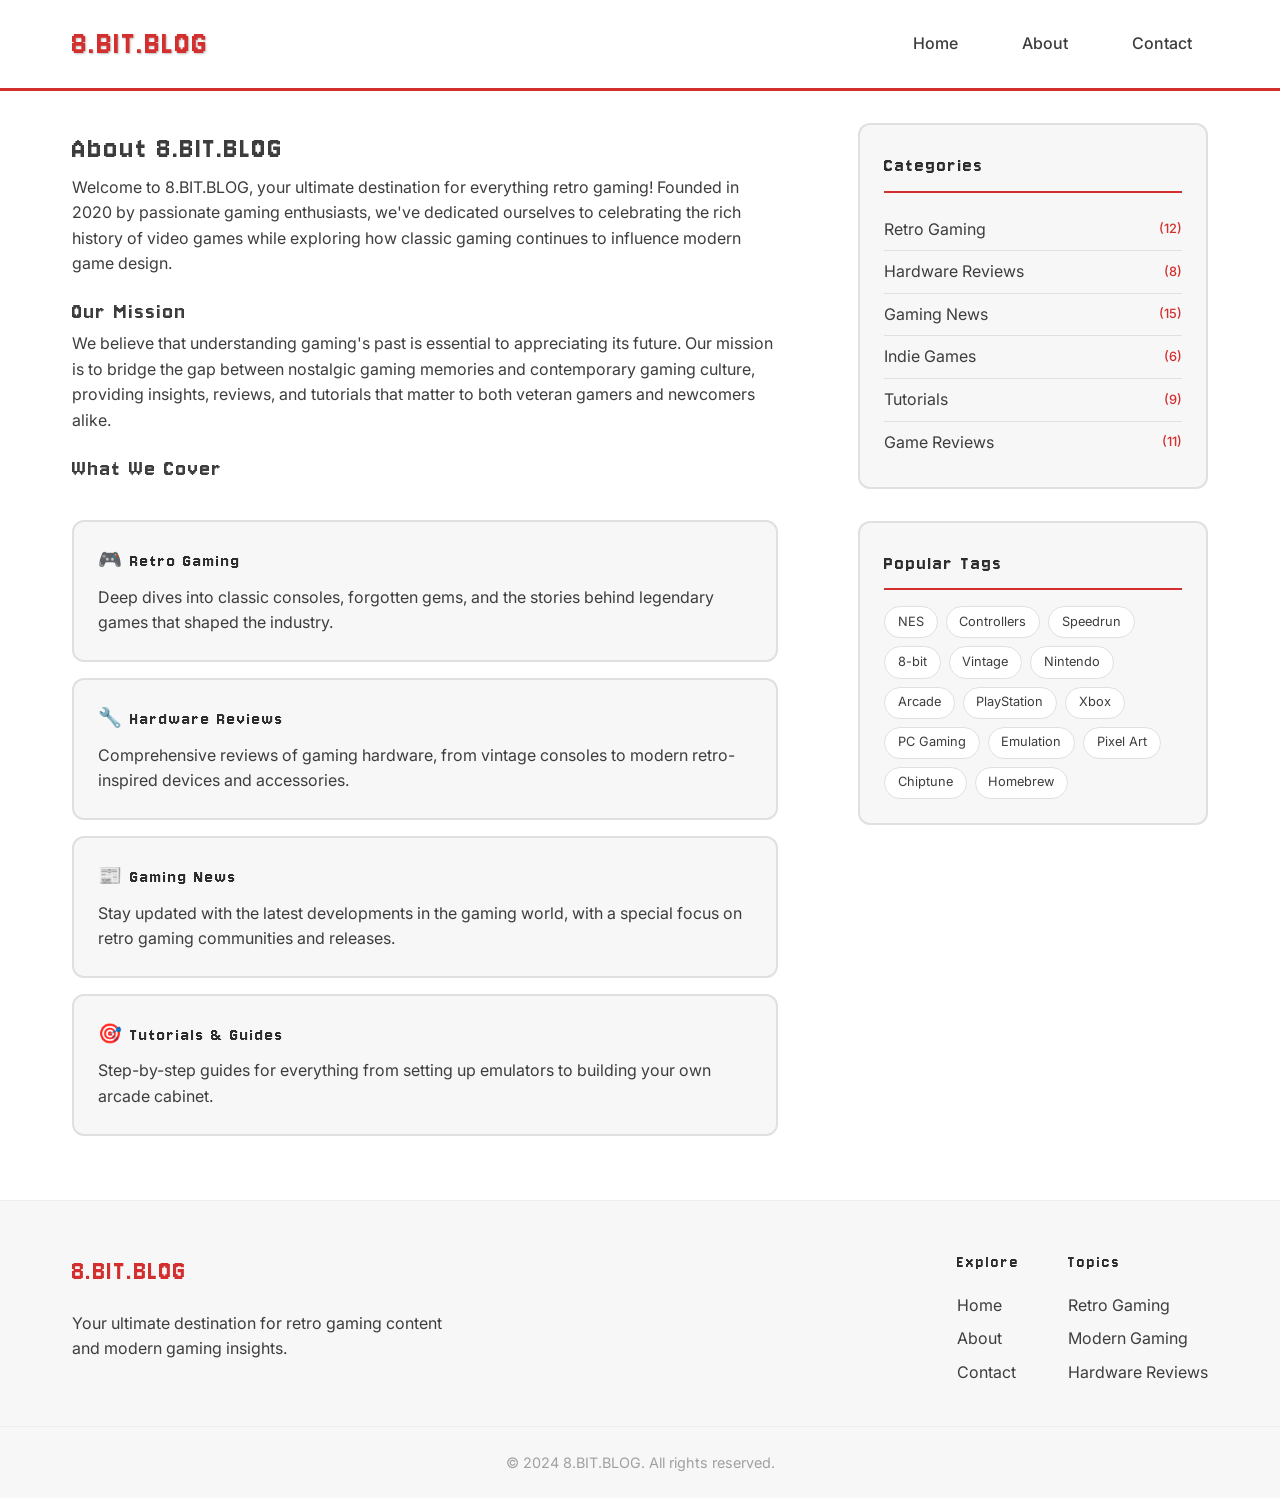
==== about.html @ 15a32175 "agregué script.js con interacciones y validación de formulario" ====
<html lang="en">
  <head>
    <meta charset="UTF-8" />
    <meta name="viewport" content="width=device-width, initial-scale=1.0" />
    <title>About - 8.BIT.BLOG</title>
    <link rel="stylesheet" href="assets/styles.css" />
  </head>
  <body>
    <nav class="navbar">
      <div class="nav-container">
        <a href="index.html" class="nav-logo">8.BIT.BLOG</a>
        <ul class="nav-links">
          <li><a href="index.html">Home</a></li>
          <li><a href="about.html">About</a></li>
          <li><a href="contact.html">Contact</a></li>
        </ul>
      </div>
    </nav>

    <div class="content">
      <div class="main-layout">
        <!-- Left Column - About Content -->
        <div class="blog-section">
          <h1>About 8.BIT.BLOG</h1>
          <p>
            Welcome to 8.BIT.BLOG, your ultimate destination for everything
            retro gaming! Founded in 2020 by passionate gaming enthusiasts,
            we've dedicated ourselves to celebrating the rich history of video
            games while exploring how classic gaming continues to influence
            modern game design.
          </p>

          <h2>Our Mission</h2>
          <p>
            We believe that understanding gaming's past is essential to
            appreciating its future. Our mission is to bridge the gap between
            nostalgic gaming memories and contemporary gaming culture, providing
            insights, reviews, and tutorials that matter to both veteran gamers
            and newcomers alike.
          </p>

          <h2>What We Cover</h2>
          <div class="about-topics">
            <div class="topic-item">
              <h3>🎮 Retro Gaming</h3>
              <p>
                Deep dives into classic consoles, forgotten gems, and the
                stories behind legendary games that shaped the industry.
              </p>
            </div>

            <div class="topic-item">
              <h3>🔧 Hardware Reviews</h3>
              <p>
                Comprehensive reviews of gaming hardware, from vintage consoles
                to modern retro-inspired devices and accessories.
              </p>
            </div>

            <div class="topic-item">
              <h3>📰 Gaming News</h3>
              <p>
                Stay updated with the latest developments in the gaming world,
                with a special focus on retro gaming communities and releases.
              </p>
            </div>

            <div class="topic-item">
              <h3>🎯 Tutorials & Guides</h3>
              <p>
                Step-by-step guides for everything from setting up emulators to
                building your own arcade cabinet.
              </p>
            </div>
          </div>
        </div>

        <!-- Right Column - Sidebar -->
        <div class="sidebar-section">
          <!-- Categories -->
          <div class="sidebar-widget">
            <h3>Categories</h3>
            <ul class="category-list">
              <li>
                <a href="#" class="category-item"
                  >Retro Gaming <span class="count">(12)</span></a
                >
              </li>
              <li>
                <a href="#" class="category-item"
                  >Hardware Reviews <span class="count">(8)</span></a
                >
              </li>
              <li>
                <a href="#" class="category-item"
                  >Gaming News <span class="count">(15)</span></a
                >
              </li>
              <li>
                <a href="#" class="category-item"
                  >Indie Games <span class="count">(6)</span></a
                >
              </li>
              <li>
                <a href="#" class="category-item"
                  >Tutorials <span class="count">(9)</span></a
                >
              </li>
              <li>
                <a href="#" class="category-item"
                  >Game Reviews <span class="count">(11)</span></a
                >
              </li>
            </ul>
          </div>

          <!-- Tags -->
          <div class="sidebar-widget">
            <h3>Popular Tags</h3>
            <div class="tag-cloud">
              <a href="#" class="tag">NES</a>
              <a href="#" class="tag">Controllers</a>
              <a href="#" class="tag">Speedrun</a>
              <a href="#" class="tag">8-bit</a>
              <a href="#" class="tag">Vintage</a>
              <a href="#" class="tag">Nintendo</a>
              <a href="#" class="tag">Arcade</a>
              <a href="#" class="tag">PlayStation</a>
              <a href="#" class="tag">Xbox</a>
              <a href="#" class="tag">PC Gaming</a>
              <a href="#" class="tag">Emulation</a>
              <a href="#" class="tag">Pixel Art</a>
              <a href="#" class="tag">Chiptune</a>
              <a href="#" class="tag">Homebrew</a>
            </div>
          </div>
        </div>
      </div>
    </div>

    <footer class="footer">
      <div class="footer-container">
        <div class="footer-brand">
          <h3>8.BIT.BLOG</h3>
          <p>
            Your ultimate destination for retro gaming content and modern gaming
            insights.
          </p>
        </div>

        <div class="footer-links">
          <div class="footer-section">
            <h4>Explore</h4>
            <ul>
              <li><a href="index.html">Home</a></li>
              <li><a href="about.html">About</a></li>
              <li><a href="contact.html">Contact</a></li>
            </ul>
          </div>

          <div class="footer-section">
            <h4>Topics</h4>
            <ul>
              <li><a href="#">Retro Gaming</a></li>
              <li><a href="#">Modern Gaming</a></li>
              <li><a href="#">Hardware Reviews</a></li>
            </ul>
          </div>
        </div>
      </div>

      <div class="footer-bottom">
        <p>&copy; 2024 8.BIT.BLOG. All rights reserved.</p>
      </div>
    </footer>
  </body>
</html>
---- assets/styles.css ----
/* Import fonts from Google Fonts */
@import url("https://fonts.googleapis.com/css2?family=Jersey+10&family=Inter:wght@300;400;500;600&display=swap");

/* Retro Gaming Color Scheme - Inspired by classic NES gamepad */
:root {
  --retro-dark: #2d2d2d;
  --retro-grey: #3d3d3d;
  --retro-light: #f7f7f7;
  --retro-red: #d32f2f;
  --retro-white: #ffffff;
  --retro-shadow: rgba(42, 42, 42, 0.3);
  --retro-letter-spacing: 2px;
}

/* Global styles */
* {
  margin: 0;
  padding: 0;
  box-sizing: border-box;
}
body {
  font-family: "Inter", sans-serif;
  background: var(--retro-white);
  min-height: 100vh;
  color: var(--retro-grey);
  line-height: 1.6;
}
/* Headings */
h1,
h2,
h3,
h4,
h5,
h6 {
  font-weight: normal;
  font-family: "Jersey 10", cursive;
  letter-spacing: var(--retro-letter-spacing);
}

/* Navbar styling */
.navbar {
  background: var(--retro-white);
  border-bottom: 3px solid var(--retro-red);
}

.nav-container {
  max-width: 1200px;
  margin: 0 auto;
  display: flex;
  justify-content: space-between;
  align-items: center;
  padding: 1rem 2rem;
}

.nav-logo {
  font-size: 2.2rem;
  color: var(--retro-red);
  text-decoration: none;
  text-shadow: 1px 1px 2px var(--retro-shadow);
  font-weight: normal;
  font-family: "Jersey 10", cursive;
  letter-spacing: var(--retro-letter-spacing);
}

.nav-links {
  display: flex;
  list-style: none;
  gap: 2rem;
}

.nav-links a {
  color: var(--retro-grey);
  text-decoration: none;
  font-family: "Inter", sans-serif;
  font-weight: 500;
  padding: 0.5rem 1rem;
  transition: all 0.1s ease;
}

.nav-links a:hover {
  color: var(--retro-red);
}

/* Main title styling */
.main-title {
  text-align: center;
  padding: 3rem 2rem;
  background: rgba(255, 255, 255, 0.1);
  margin: 2rem auto;
  max-width: 800px;
  border-radius: 12px;
  border: 3px solid var(--retro-dark);
  box-shadow: 0 8px 16px var(--retro-shadow);
}

.main-title h1 {
  font-size: 3.5rem;
  color: var(--retro-white);
  text-shadow: 3px 3px 0px var(--retro-red);
  margin-bottom: 1rem;
  font-family: "Jersey 10", cursive;
  letter-spacing: 2px;
}

.main-title .subtitle {
  font-size: 1.2rem;
  color: var(--retro-light);
  font-weight: 500;
  text-transform: uppercase;
  letter-spacing: 1px;
}

/* Content area styling */
.content {
  max-width: 1200px;
  margin: 0 auto;
  padding: 2rem;
}

.content p {
  font-family: "Inter", sans-serif;
  font-weight: 400;
  margin-bottom: 1rem;
}

/* Main Layout - Two Column */
.main-layout {
  display: grid;
  grid-template-columns: 1fr 350px;
  gap: 5rem;
  align-items: start;
}

.blog-section {
  min-width: 0; /* Prevents grid overflow */
}

/* Sidebar Section */
.sidebar-section {
  display: flex;
  flex-direction: column;
  gap: 2rem;
}

.sidebar-widget {
  background: var(--retro-light);
  border: 2px solid #e0e0e0;
  border-radius: 12px;
  padding: 1.5rem;
}

.sidebar-widget h3 {
  color: var(--retro-dark);
  margin-bottom: 1rem;
  font-size: 1.3rem;
  border-bottom: 2px solid var(--retro-red);
  padding-bottom: 0.5rem;
}

/* Categories */
.category-list {
  list-style: none;
  padding: 0;
  margin: 0;
}

.category-list li {
  border-bottom: 1px solid #e0e0e0;
  padding: 0.5rem 0;
}

.category-list li:last-child {
  border-bottom: none;
}

.category-item {
  font-family: 'Inter', sans-serif;
  color: var(--retro-grey);
  text-decoration: none;
  display: flex;
  justify-content: space-between;
  align-items: center;
  transition: color 0.2s ease;
}

.category-item:hover {
  color: var(--retro-red);
}

.count {
  font-size: 0.8rem;
  color: var(--retro-red);
  font-weight: 500;
}

/* Tag Cloud */
.tag-cloud {
  display: flex;
  flex-wrap: wrap;
  gap: 0.5rem;
}

.tag {
  font-family: 'Inter', sans-serif;
  background: var(--retro-white);
  color: var(--retro-grey);
  padding: 0.3rem 0.8rem;
  border-radius: 20px;
  text-decoration: none;
  font-size: 0.8rem;
  border: 1px solid #e0e0e0;
  transition: all 0.2s ease;
}

.tag:hover {
  background: var(--retro-red);
  color: var(--retro-white);
  border-color: var(--retro-red);
}


/* About Page Specific Styles */
.about-topics {
  margin: 2rem 0;
}

.topic-item {
  background: var(--retro-light);
  border: 2px solid #e0e0e0;
  border-radius: 12px;
  padding: 1.5rem;
  margin-bottom: 1rem;
  transition: all 0.3s ease;
}

.topic-item:hover {
  border-color: var(--retro-red);
  transform: translateY(-2px);
  box-shadow: 0 4px 12px rgba(0, 0, 0, 0.1);
}

.topic-item h3 {
  color: var(--retro-dark);
  margin-bottom: 0.5rem;
  font-size: 1.2rem;
}

.topic-item p {
  font-family: 'Inter', sans-serif;
  color: var(--retro-grey);
  line-height: 1.6;
  margin: 0;
}

/* Contact Form Styles */
.contact-form-section {
  margin: 2rem 0;
  background: var(--retro-light);
  border: 2px solid #e0e0e0;
  border-radius: 12px;
  padding: 2rem;
}

.contact-form-section h2 {
  margin-bottom: 1.5rem;
  color: var(--retro-dark);
}

.contact-form {
  display: flex;
  flex-direction: column;
  gap: 1.5rem;
}

.form-row {
  display: grid;
  grid-template-columns: 1fr 1fr;
  gap: 1rem;
}

.form-group {
  display: flex;
  flex-direction: column;
}

.form-group label {
  font-family: 'Inter', sans-serif;
  color: var(--retro-dark);
  font-weight: 500;
  margin-bottom: 0.5rem;
  font-size: 0.9rem;
}

.form-group input,
.form-group select,
.form-group textarea {
  font-family: 'Inter', sans-serif;
  padding: 0.8rem;
  border: 2px solid #e0e0e0;
  border-radius: 6px;
  font-size: 0.9rem;
  transition: border-color 0.2s ease;
  background: var(--retro-white);
}

.form-group input:focus,
.form-group select:focus,
.form-group textarea:focus {
  outline: none;
  border-color: var(--retro-red);
}

.form-group textarea {
  resize: vertical;
  min-height: 120px;
}

.checkbox-group {
  flex-direction: row;
  align-items: center;
  gap: 0.5rem;
}

.checkbox-label {
  display: flex;
  align-items: center;
  gap: 0.5rem;
  cursor: pointer;
  font-size: 0.9rem;
}

.checkbox-label input[type="checkbox"] {
  width: 18px;
  height: 18px;
  margin: 0;
}

.contact-submit-btn {
  background: var(--retro-red);
  color: var(--retro-white);
  padding: 1rem 2rem;
  border: none;
  border-radius: 6px;
  font-family: 'Inter', sans-serif;
  font-weight: 600;
  font-size: 1rem;
  cursor: pointer;
  transition: all 0.2s ease;
  align-self: flex-start;
  box-shadow: 0 4px 0 #b71c1c;
}

.contact-submit-btn:hover {
  transform: translateY(-2px);
  box-shadow: 0 6px 0 #b71c1c;
}

.contact-submit-btn:active {
  transform: translateY(2px);
  box-shadow: 0 2px 0 #b71c1c;
}

.contact-link {
  color: var(--retro-red);
  text-decoration: none;
  font-weight: 500;
  font-family: 'Inter', sans-serif;
  font-size: 0.9rem;
  margin-top: 0.5rem;
  display: inline-block;
}

.contact-link:hover {
  text-decoration: underline;
}

/* NES Gamepad Card Styling */
.gamepad-card {
  display: flex;
  align-items: center;
  background: var(--retro-light);
  border: 2px solid var(--retro-grey);
  border-radius: 16px;
  padding: 2rem;
  margin: 2rem 0;
  gap: 2rem;
  max-width: 800px;
}

/* Left side - D-Pad */
.card-left {
  flex: 0 0 80px;
  display: flex;
  justify-content: center;
  align-items: center;
}

.dpad {
  position: relative;
  width: 60px;
  height: 60px;
}

.dpad-horizontal,
.dpad-vertical {
  background: var(--retro-grey);
  position: absolute;
  border-radius: 4px;
}

.dpad-horizontal {
  width: 60px;
  height: 20px;
  top: 50%;
  left: 0;
  transform: translateY(-50%);
}

.dpad-vertical {
  width: 20px;
  height: 60px;
  left: 50%;
  top: 0;
  transform: translateX(-50%);
}

/* Center content */
.card-content {
  flex: 1;
  padding: 0 1rem;
}

.card-content h3 {
  color: var(--retro-dark);
  margin-bottom: 0.5rem;
  font-size: 1.4rem;
}

.card-content p {
  color: var(--retro-grey);
  margin: 0;
  line-height: 1.5;
}

/* Right side - Action buttons */
.card-right {
  flex: 0 0 80px;
  display: flex;
  justify-content: center;
  align-items: center;
}

.action-buttons {
  display: flex;
  flex-direction: column;
  gap: 0.8rem;
}

.action-btn {
  width: 50px;
  height: 50px;
  border-radius: 50%;
  border: 3px solid var(--retro-red);
  background: var(--retro-red);
  color: var(--retro-white);
  font-family: "Inter", sans-serif;
  font-weight: 600;
  cursor: pointer;
  transition: all 0.2s ease;
  display: flex;
  align-items: center;
  justify-content: center;
  box-shadow: 0 5px 0 #b71c1c;
}

.action-btn:active {
  transform: translateY(3px);
  box-shadow: 0 2px 0 #b71c1c;
}

.action-btn .arrow {
  font-size: 1.2rem;
  font-weight: bold;
}

.action-btn .initials {
  font-size: 0.9rem;
  font-weight: 600;
}

/* Author button styling */
.author-btn {
  background: var(--retro-white);
  color: var(--retro-red);
  border: 3px solid var(--retro-red);
  box-shadow: 0 5px 0 #b71c1c;
}

.author-btn:hover {
  background: var(--retro-red);
  color: var(--retro-white);
}

/* Gaming Hints Section */
.hints-section {
  background: var(--retro-light);
  border-top: 1px solid #eee;
  border-bottom: 1px solid #eee;
  margin-top: 4rem;
  padding: 4rem 0;
}

.hints-container {
  max-width: 1200px;
  margin: 0 auto;
  padding: 0 2rem;
  text-align: center;
}

.hints-section h2 {
  color: var(--retro-dark);
  font-size: 2.5rem;
  margin-bottom: 1rem;
}

.hints-subtitle {
  font-family: "Inter", sans-serif;
  color: var(--retro-grey);
  font-size: 1.1rem;
  margin-bottom: 3rem;
  max-width: 600px;
  margin-left: auto;
  margin-right: auto;
}

.hints-grid {
  display: grid;
  grid-template-columns: repeat(auto-fit, minmax(250px, 1fr));
  gap: 2rem;
  margin-top: 3rem;
}

.hint-card {
  background: var(--retro-white);
  border: 2px solid #e0e0e0;
  border-radius: 12px;
  padding: 2rem 1.5rem;
  text-align: center;
  transition: all 0.3s ease;
  cursor: pointer;
}

.hint-card:hover {
  border-color: var(--retro-red);
  transform: translateY(-4px);
  box-shadow: 0 8px 24px rgba(0, 0, 0, 0.1);
}

.hint-icon {
  font-size: 2.5rem;
  margin-bottom: 1rem;
  display: block;
}

.hint-card h3 {
  color: var(--retro-dark);
  margin-bottom: 1rem;
  font-size: 1.3rem;
}

.hint-card p {
  font-family: "Inter", sans-serif;
  color: var(--retro-grey);
  line-height: 1.6;
  margin: 0;
}

/* Events Section */
.events-section {
  background: var(--retro-white);
  padding: 4rem 0;
}

.events-container {
  max-width: 1200px;
  margin: 0 auto;
  padding: 0 2rem;
  text-align: center;
}

.events-section h2 {
  color: var(--retro-dark);
  font-size: 2.5rem;
  margin-bottom: 1rem;
}

.events-subtitle {
  font-family: 'Inter', sans-serif;
  color: var(--retro-grey);
  font-size: 1.1rem;
  margin-bottom: 3rem;
  max-width: 600px;
  margin-left: auto;
  margin-right: auto;
}

.events-timeline {
  display: flex;
  flex-direction: column;
  gap: 2rem;
  max-width: 700px;
  margin: 0 auto;
  text-align: left;
}

.event-item {
  display: flex;
  gap: 1.5rem;
  align-items: flex-start;
  padding: 1.5rem;
  background: var(--retro-light);
  border-radius: 12px;
  border: 2px solid #e0e0e0;
  transition: all 0.3s ease;
}

.event-item:hover {
  border-color: var(--retro-red);
  transform: translateY(-2px);
  box-shadow: 0 8px 24px rgba(0, 0, 0, 0.1);
}

.event-date {
  flex: 0 0 80px;
  text-align: center;
  background: var(--retro-red);
  color: var(--retro-white);
  border-radius: 8px;
  padding: 1rem 0.5rem;
  display: flex;
  flex-direction: column;
  justify-content: center;
}

.event-date .month {
  font-family: 'Inter', sans-serif;
  font-size: 0.8rem;
  font-weight: 600;
  text-transform: uppercase;
  letter-spacing: 1px;
}

.event-date .day {
  font-family: 'Jersey 10', cursive;
  font-size: 1.8rem;
  font-weight: normal;
  line-height: 1;
}

.event-content {
  flex: 1;
}

.event-content h3 {
  color: var(--retro-dark);
  margin-bottom: 0.5rem;
  font-size: 1.3rem;
}

.event-content p {
  font-family: 'Inter', sans-serif;
  color: var(--retro-grey);
  line-height: 1.6;
  margin-bottom: 0.5rem;
}

.event-location {
  font-family: 'Inter', sans-serif;
  color: var(--retro-red);
  font-size: 0.9rem;
  font-weight: 500;
}

/* Footer Styling */
.footer {
  border-top: 1px solid #eee;
  background: var(--retro-light);
  color: var(--retro-dark);
  margin-top: 0;
}

.footer-container {
  max-width: 1200px;
  margin: 0 auto;
  padding: 3rem 2rem 2rem;
  display: grid;
  grid-template-columns: 1fr 1fr;
  gap: 3rem;
  align-items: start;
}

.footer-brand h3 {
  color: var(--retro-red);
  margin-bottom: 1rem;
  font-size: 1.8rem;
}

.footer-brand p {
  font-family: "Inter", sans-serif;
  color: var(--retro-grey);
  line-height: 1.6;
  max-width: 400px;
}

.footer-links {
  display: flex;
  gap: 3rem;
  justify-content: flex-end;
}

.footer-section h4 {
  color: var(--retro-dark);
  margin-bottom: 1rem;
  font-size: 1.1rem;
}

.footer-section ul {
  list-style: none;
  padding: 0;
}

.footer-section li {
  margin-bottom: 0.5rem;
}

.footer-section a {
  color: var(--retro-grey);
  text-decoration: none;
  font-family: "Inter", sans-serif;
  font-weight: 400;
  transition: color 0.2s ease;
}

.footer-section a:hover {
  color: var(--retro-red);
}

.footer-bottom {
  border-top: 1px solid #eee;
  padding: 1.5rem 2rem;
  text-align: center;
}

.footer-bottom p {
  font-family: "Inter", sans-serif;
  color: #a0a0a0;
  margin: 0;
  font-size: 0.9rem;
}

/* Responsive design */
@media (max-width: 768px) {
  .nav-container {
    flex-direction: column;
    gap: 1rem;
  }

  .nav-links {
    gap: 1rem;
  }

  .main-title h1 {
    font-size: 2.5rem;
  }

  .navbar {
    padding: 1rem;
  }

  /* Responsive main layout */
  .main-layout {
    grid-template-columns: 1fr;
    gap: 2rem;
  }

  .sidebar-section {
    order: -1; /* Move sidebar above blog content on mobile */
  }

  .sidebar-widget {
    padding: 1rem;
  }

  .tag-cloud {
    gap: 0.3rem;
  }

  .tag {
    font-size: 0.75rem;
    padding: 0.25rem 0.6rem;
  }

  /* Responsive contact form */
  .contact-form-section {
    padding: 1.5rem;
  }

  .form-row {
    grid-template-columns: 1fr;
    gap: 0;
  }

  /* Responsive gamepad card */
  .gamepad-card {
    flex-direction: column;
    text-align: center;
    padding: 1.5rem;
    gap: 1.5rem;
  }

  .card-left,
  .card-right {
    flex: none;
  }

  .action-buttons {
    flex-direction: row;
    justify-content: center;
    gap: 1rem;
  }

  .dpad {
    width: 50px;
    height: 50px;
  }

  .dpad-horizontal {
    width: 50px;
    height: 16px;
  }

  .dpad-vertical {
    width: 16px;
    height: 50px;
  }

  /* Responsive hints section */
  .hints-section {
    padding: 3rem 0;
  }

  .hints-container {
    padding: 0 1rem;
  }

  .hints-section h2 {
    font-size: 2rem;
  }

  .hints-grid {
    grid-template-columns: 1fr;
    gap: 1.5rem;
  }

  .hint-card {
    padding: 1.5rem;
  }

  /* Responsive events section */
  .events-section {
    padding: 3rem 0;
  }

  .events-container {
    padding: 0 1rem;
  }

  .events-section h2 {
    font-size: 2rem;
  }

  .events-timeline {
    max-width: 100%;
  }

  .event-item {
    padding: 1.2rem;
    gap: 1rem;
  }

  .event-date {
    flex: 0 0 70px;
    padding: 0.8rem 0.5rem;
  }

  .event-date .day {
    font-size: 1.5rem;
  }

  /* Responsive footer */
  .footer-container {
    grid-template-columns: 1fr;
    gap: 2rem;
    padding: 2rem 1rem 1.5rem;
  }

  .footer-links {
    justify-content: flex-start;
    gap: 2rem;
  }

  .footer-bottom {
    padding: 1rem;
  }
}
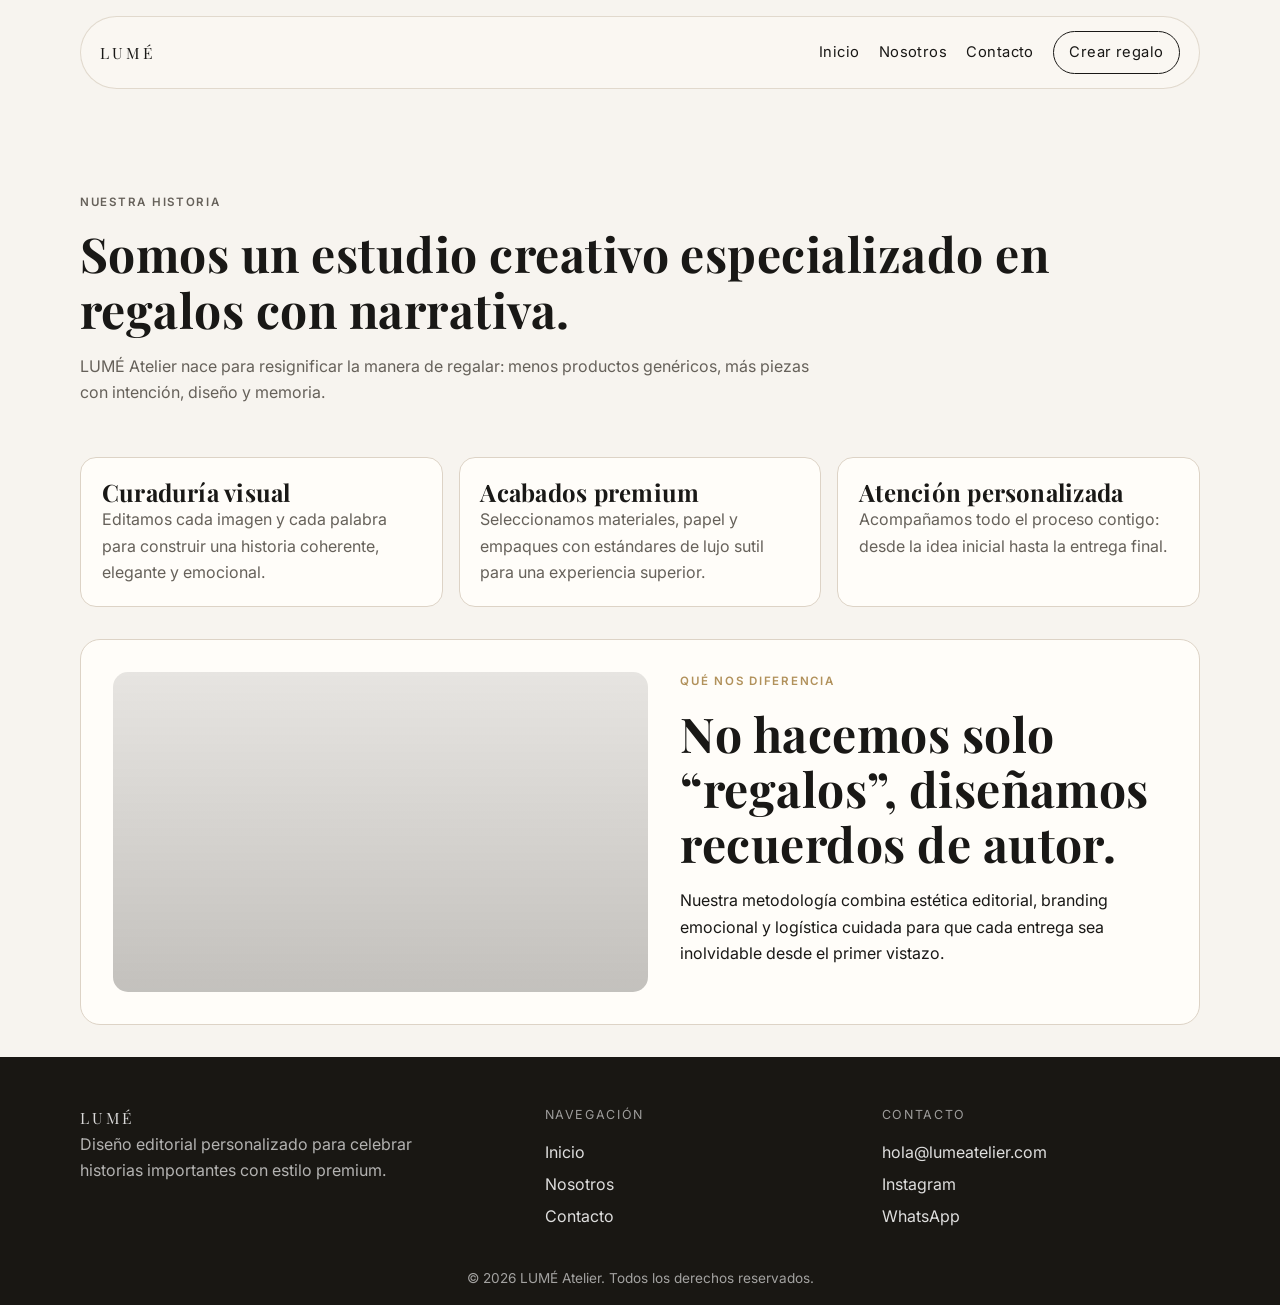
==== commit c6be4318: "Redesign site into premium multi-page LUMÉ experience" ====
--- a/about.html
+++ b/about.html
@@ -1,177 +1,103 @@
-<html lang="en">
+<!DOCTYPE html>
+<html lang="es">
   <head>
     <meta charset="UTF-8" />
     <meta name="viewport" content="width=device-width, initial-scale=1.0" />
-    <title>About - 8.BIT.BLOG</title>
+    <title>Nosotros | LUMÉ Atelier</title>
+    <meta
+      name="description"
+      content="Conoce la visión detrás de LUMÉ Atelier: diseño editorial, sensibilidad estética y regalos premium personalizados."
+    />
+    <link rel="preconnect" href="https://fonts.googleapis.com" />
+    <link rel="preconnect" href="https://fonts.gstatic.com" crossorigin />
+    <link
+      href="https://fonts.googleapis.com/css2?family=Inter:wght@400;500;600;700&family=Playfair+Display:wght@500;600;700&display=swap"
+      rel="stylesheet"
+    />
     <link rel="stylesheet" href="assets/styles.css" />
   </head>
   <body>
-    <nav class="navbar">
-      <div class="nav-container">
-        <a href="index.html" class="nav-logo">8.BIT.BLOG</a>
-        <ul class="nav-links">
-          <li><a href="index.html">Home</a></li>
-          <li><a href="about.html">About</a></li>
-          <li><a href="contact.html">Contact</a></li>
-        </ul>
+    <nav class="topbar topbar--page" aria-label="Principal">
+      <a class="brand" href="index.html">LUMÉ</a>
+      <button class="nav-toggle" aria-expanded="false" aria-controls="site-menu">Menú</button>
+      <div class="nav-links" id="site-menu">
+        <a href="index.html">Inicio</a>
+        <a href="about.html" aria-current="page">Nosotros</a>
+        <a href="contact.html">Contacto</a>
+        <a class="button-link" href="contact.html">Crear regalo</a>
       </div>
     </nav>
 
-    <div class="content">
-      <div class="main-layout">
-        <!-- Left Column - About Content -->
-        <div class="blog-section">
-          <h1>About 8.BIT.BLOG</h1>
+    <main class="page-main container">
+      <section class="page-intro reveal">
+        <p class="eyebrow">Nuestra historia</p>
+        <h1>Somos un estudio creativo especializado en regalos con narrativa.</h1>
+        <p>
+          LUMÉ Atelier nace para resignificar la manera de regalar: menos productos genéricos, más
+          piezas con intención, diseño y memoria.
+        </p>
+      </section>
+
+      <section class="about-values reveal">
+        <article>
+          <h2>Curaduría visual</h2>
           <p>
-            Welcome to 8.BIT.BLOG, your ultimate destination for everything
-            retro gaming! Founded in 2020 by passionate gaming enthusiasts,
-            we've dedicated ourselves to celebrating the rich history of video
-            games while exploring how classic gaming continues to influence
-            modern game design.
+            Editamos cada imagen y cada palabra para construir una historia coherente, elegante y
+            emocional.
           </p>
+        </article>
+        <article>
+          <h2>Acabados premium</h2>
+          <p>
+            Seleccionamos materiales, papel y empaques con estándares de lujo sutil para una
+            experiencia superior.
+          </p>
+        </article>
+        <article>
+          <h2>Atención personalizada</h2>
+          <p>
+            Acompañamos todo el proceso contigo: desde la idea inicial hasta la entrega final.
+          </p>
+        </article>
+      </section>
 
-          <h2>Our Mission</h2>
+      <section class="split-section split-section--reverse reveal">
+        <div class="split-copy">
+          <p class="eyebrow">Qué nos diferencia</p>
+          <h2>No hacemos solo “regalos”, diseñamos recuerdos de autor.</h2>
           <p>
-            We believe that understanding gaming's past is essential to
-            appreciating its future. Our mission is to bridge the gap between
-            nostalgic gaming memories and contemporary gaming culture, providing
-            insights, reviews, and tutorials that matter to both veteran gamers
-            and newcomers alike.
+            Nuestra metodología combina estética editorial, branding emocional y logística cuidada
+            para que cada entrega sea inolvidable desde el primer vistazo.
           </p>
+        </div>
+        <div class="split-image" role="img" aria-label="Detalle de revista personalizada"></div>
+      </section>
+    </main>
 
-          <h2>What We Cover</h2>
-          <div class="about-topics">
-            <div class="topic-item">
-              <h3>🎮 Retro Gaming</h3>
-              <p>
-                Deep dives into classic consoles, forgotten gems, and the
-                stories behind legendary games that shaped the industry.
-              </p>
-            </div>
-
-            <div class="topic-item">
-              <h3>🔧 Hardware Reviews</h3>
-              <p>
-                Comprehensive reviews of gaming hardware, from vintage consoles
-                to modern retro-inspired devices and accessories.
-              </p>
-            </div>
-
-            <div class="topic-item">
-              <h3>📰 Gaming News</h3>
-              <p>
-                Stay updated with the latest developments in the gaming world,
-                with a special focus on retro gaming communities and releases.
-              </p>
-            </div>
-
-            <div class="topic-item">
-              <h3>🎯 Tutorials & Guides</h3>
-              <p>
-                Step-by-step guides for everything from setting up emulators to
-                building your own arcade cabinet.
-              </p>
-            </div>
-          </div>
+    <footer class="footer">
+      <div class="container footer-grid">
+        <div>
+          <p class="brand">LUMÉ</p>
+          <p class="footer-copy">
+            Diseño editorial personalizado para celebrar historias importantes con estilo premium.
+          </p>
         </div>
-
-        <!-- Right Column - Sidebar -->
-        <div class="sidebar-section">
-          <!-- Categories -->
-          <div class="sidebar-widget">
-            <h3>Categories</h3>
-            <ul class="category-list">
-              <li>
-                <a href="#" class="category-item"
-                  >Retro Gaming <span class="count">(12)</span></a
-                >
-              </li>
-              <li>
-                <a href="#" class="category-item"
-                  >Hardware Reviews <span class="count">(8)</span></a
-                >
-              </li>
-              <li>
-                <a href="#" class="category-item"
-                  >Gaming News <span class="count">(15)</span></a
-                >
-              </li>
-              <li>
-                <a href="#" class="category-item"
-                  >Indie Games <span class="count">(6)</span></a
-                >
-              </li>
-              <li>
-                <a href="#" class="category-item"
-                  >Tutorials <span class="count">(9)</span></a
-                >
-              </li>
-              <li>
-                <a href="#" class="category-item"
-                  >Game Reviews <span class="count">(11)</span></a
-                >
-              </li>
-            </ul>
-          </div>
-
-          <!-- Tags -->
-          <div class="sidebar-widget">
-            <h3>Popular Tags</h3>
-            <div class="tag-cloud">
-              <a href="#" class="tag">NES</a>
-              <a href="#" class="tag">Controllers</a>
-              <a href="#" class="tag">Speedrun</a>
-              <a href="#" class="tag">8-bit</a>
-              <a href="#" class="tag">Vintage</a>
-              <a href="#" class="tag">Nintendo</a>
-              <a href="#" class="tag">Arcade</a>
-              <a href="#" class="tag">PlayStation</a>
-              <a href="#" class="tag">Xbox</a>
-              <a href="#" class="tag">PC Gaming</a>
-              <a href="#" class="tag">Emulation</a>
-              <a href="#" class="tag">Pixel Art</a>
-              <a href="#" class="tag">Chiptune</a>
-              <a href="#" class="tag">Homebrew</a>
-            </div>
-          </div>
+        <div>
+          <p class="footer-title">Navegación</p>
+          <a href="index.html">Inicio</a>
+          <a href="about.html">Nosotros</a>
+          <a href="contact.html">Contacto</a>
+        </div>
+        <div>
+          <p class="footer-title">Contacto</p>
+          <a href="mailto:hola@lumeatelier.com">hola@lumeatelier.com</a>
+          <a href="https://instagram.com" target="_blank" rel="noopener noreferrer">Instagram</a>
+          <a href="https://wa.me/0000000000" target="_blank" rel="noopener noreferrer">WhatsApp</a>
         </div>
       </div>
-    </div>
+      <p class="footer-bottom">© 2026 LUMÉ Atelier. Todos los derechos reservados.</p>
+    </footer>
 
-    <footer class="footer">
-      <div class="footer-container">
-        <div class="footer-brand">
-          <h3>8.BIT.BLOG</h3>
-          <p>
-            Your ultimate destination for retro gaming content and modern gaming
-            insights.
-          </p>
-        </div>
-
-        <div class="footer-links">
-          <div class="footer-section">
-            <h4>Explore</h4>
-            <ul>
-              <li><a href="index.html">Home</a></li>
-              <li><a href="about.html">About</a></li>
-              <li><a href="contact.html">Contact</a></li>
-            </ul>
-          </div>
-
-          <div class="footer-section">
-            <h4>Topics</h4>
-            <ul>
-              <li><a href="#">Retro Gaming</a></li>
-              <li><a href="#">Modern Gaming</a></li>
-              <li><a href="#">Hardware Reviews</a></li>
-            </ul>
-          </div>
-        </div>
-      </div>
-
-      <div class="footer-bottom">
-        <p>&copy; 2024 8.BIT.BLOG. All rights reserved.</p>
-      </div>
-    </footer>
+    <script src="assets/script.js"></script>
   </body>
 </html>
--- a/assets/styles.css
+++ b/assets/styles.css
@@ -1,915 +1,487 @@
-/* Import fonts from Google Fonts */
-@import url("https://fonts.googleapis.com/css2?family=Jersey+10&family=Inter:wght@300;400;500;600&display=swap");
-
-/* Retro Gaming Color Scheme - Inspired by classic NES gamepad */
 :root {
-  --retro-dark: #2d2d2d;
-  --retro-grey: #3d3d3d;
-  --retro-light: #f7f7f7;
-  --retro-red: #d32f2f;
-  --retro-white: #ffffff;
-  --retro-shadow: rgba(42, 42, 42, 0.3);
-  --retro-letter-spacing: 2px;
-}
-
-/* Global styles */
+  --bg: #f7f4ef;
+  --surface: #fffdf9;
+  --surface-strong: #f1ebe2;
+  --text: #191816;
+  --muted: #66615a;
+  --border: #ddd3c6;
+  --gold: #b1915b;
+  --gold-soft: #dac5a0;
+  --max-width: 1120px;
+  --radius: 20px;
+  --shadow: 0 24px 50px rgba(25, 24, 22, 0.08);
+}
+
 * {
+  box-sizing: border-box;
   margin: 0;
   padding: 0;
-  box-sizing: border-box;
-}
+}
+
+html {
+  scroll-behavior: smooth;
+}
+
 body {
   font-family: "Inter", sans-serif;
-  background: var(--retro-white);
-  min-height: 100vh;
-  color: var(--retro-grey);
-  line-height: 1.6;
-}
-/* Headings */
+  background: var(--bg);
+  color: var(--text);
+  line-height: 1.65;
+}
+
+a {
+  color: inherit;
+}
+
 h1,
 h2,
-h3,
-h4,
-h5,
-h6 {
-  font-weight: normal;
-  font-family: "Jersey 10", cursive;
-  letter-spacing: var(--retro-letter-spacing);
-}
-
-/* Navbar styling */
-.navbar {
-  background: var(--retro-white);
-  border-bottom: 3px solid var(--retro-red);
-}
-
-.nav-container {
-  max-width: 1200px;
-  margin: 0 auto;
+h3 {
+  font-family: "Playfair Display", serif;
+  line-height: 1.15;
+  letter-spacing: 0.01em;
+}
+
+.container {
+  width: min(var(--max-width), 92%);
+  margin-inline: auto;
+}
+
+.section {
+  padding: clamp(3.5rem, 6vw, 6rem) 0;
+}
+
+.hero {
+  min-height: 94vh;
+  padding-bottom: 2.5rem;
+  background:
+    linear-gradient(130deg, rgba(13, 12, 10, 0.5), rgba(13, 12, 10, 0.2)),
+    url("https://images.unsplash.com/photo-1480796927426-f609979314bd?auto=format&fit=crop&w=2000&q=80") center / cover;
+  color: #fff;
+}
+
+.topbar {
+  position: sticky;
+  top: 1rem;
+  z-index: 100;
+  width: min(var(--max-width), 92%);
+  margin: 1rem auto 0;
+  padding: 0.9rem 1.2rem;
+  border: 1px solid rgba(255, 255, 255, 0.15);
+  border-radius: 999px;
+  background: rgba(22, 20, 16, 0.45);
+  backdrop-filter: blur(14px);
   display: flex;
+  align-items: center;
   justify-content: space-between;
-  align-items: center;
-  padding: 1rem 2rem;
-}
-
-.nav-logo {
-  font-size: 2.2rem;
-  color: var(--retro-red);
-  text-decoration: none;
-  text-shadow: 1px 1px 2px var(--retro-shadow);
-  font-weight: normal;
-  font-family: "Jersey 10", cursive;
-  letter-spacing: var(--retro-letter-spacing);
+  transition: background 0.3s ease, border-color 0.3s ease, box-shadow 0.3s ease;
+}
+
+.topbar--page {
+  background: rgba(250, 247, 242, 0.95);
+  border-color: rgba(188, 173, 150, 0.4);
+  color: var(--text);
+}
+
+.topbar.scrolled {
+  background: rgba(250, 247, 242, 0.98);
+  border-color: rgba(188, 173, 150, 0.55);
+  box-shadow: 0 14px 30px rgba(25, 24, 22, 0.12);
+  color: var(--text);
+}
+
+.brand {
+  text-decoration: none;
+  font-family: "Playfair Display", serif;
+  letter-spacing: 0.18em;
+  font-size: 0.97rem;
 }
 
 .nav-links {
   display: flex;
+  align-items: center;
+  gap: 1.2rem;
+}
+
+.nav-links a {
+  text-decoration: none;
+  font-size: 0.92rem;
+  letter-spacing: 0.03em;
+}
+
+.button-link {
+  border: 1px solid currentcolor;
+  border-radius: 999px;
+  padding: 0.5rem 0.95rem;
+}
+
+.nav-toggle {
+  display: none;
+  border: 1px solid currentcolor;
+  color: inherit;
+  background: transparent;
+  border-radius: 999px;
+  padding: 0.35rem 0.8rem;
+}
+
+.hero-content {
+  margin-top: clamp(4rem, 9vw, 8.5rem);
+}
+
+.eyebrow {
+  text-transform: uppercase;
+  letter-spacing: 0.15em;
+  font-size: 0.72rem;
+  margin-bottom: 0.9rem;
+  color: var(--gold);
+  font-weight: 600;
+}
+
+.hero .eyebrow {
+  color: #dbc293;
+}
+
+.hero h1 {
+  max-width: 780px;
+  font-size: clamp(2.2rem, 6vw, 4.5rem);
+  margin-bottom: 1rem;
+}
+
+.hero-subtitle {
+  max-width: 610px;
+  color: rgba(255, 255, 255, 0.84);
+  font-size: clamp(1rem, 2vw, 1.2rem);
+}
+
+.hero-actions {
+  margin-top: 1.7rem;
+  display: flex;
+  align-items: center;
+  gap: 1rem;
+  flex-wrap: wrap;
+}
+
+.cta-button {
+  border: none;
+  cursor: pointer;
+  text-decoration: none;
+  background: linear-gradient(95deg, var(--gold), var(--gold-soft));
+  color: #fff;
+  border-radius: 999px;
+  padding: 0.82rem 1.5rem;
+  font-weight: 600;
+  box-shadow: 0 12px 28px rgba(177, 145, 91, 0.3);
+  transition: transform 0.25s ease, box-shadow 0.25s ease;
+}
+
+.cta-button:hover {
+  transform: translateY(-2px);
+  box-shadow: 0 16px 30px rgba(177, 145, 91, 0.4);
+}
+
+.text-link,
+.inline-link {
+  text-decoration: none;
+  color: var(--text);
+  border-bottom: 1px solid rgba(25, 24, 22, 0.25);
+  padding-bottom: 0.15rem;
+}
+
+.featured,
+.page-main {
+  margin-top: 2rem;
+}
+
+.section-heading h2,
+.page-intro h1,
+.split-copy h2 {
+  font-size: clamp(1.7rem, 4vw, 3rem);
+  margin-bottom: 1rem;
+}
+
+.page-intro {
+  padding: 4.5rem 0 2rem;
+}
+
+.page-intro p {
+  max-width: 760px;
+  color: var(--muted);
+}
+
+.card-grid {
+  margin-top: 2rem;
+  display: grid;
+  gap: 1.15rem;
+  grid-template-columns: repeat(3, minmax(0, 1fr));
+}
+
+.product-card {
+  background: var(--surface);
+  border: 1px solid var(--border);
+  border-radius: var(--radius);
+  padding: 1.5rem;
+  box-shadow: var(--shadow);
+  transition: transform 0.3s ease, box-shadow 0.3s ease;
+}
+
+.product-card:hover {
+  transform: translateY(-6px);
+  box-shadow: 0 24px 46px rgba(25, 24, 22, 0.12);
+}
+
+.product-card--featured {
+  background: linear-gradient(160deg, #fffcf7, #f3eadf);
+  border-color: #ceb382;
+}
+
+.card-label {
+  font-size: 0.73rem;
+  letter-spacing: 0.11em;
+  text-transform: uppercase;
+  color: #7e6c52;
+  margin-bottom: 0.8rem;
+}
+
+.split-section {
+  margin: 2rem auto;
+  background: var(--surface);
+  border: 1px solid var(--border);
+  border-radius: var(--radius);
+  padding: clamp(1rem, 3vw, 2rem);
+  display: grid;
+  grid-template-columns: 1.1fr 1fr;
+  gap: clamp(1.1rem, 3vw, 2rem);
+}
+
+.split-section--reverse .split-copy {
+  order: 2;
+}
+
+.split-image {
+  min-height: 320px;
+  border-radius: calc(var(--radius) - 5px);
+  background:
+    linear-gradient(to top, rgba(16, 14, 10, 0.25), rgba(16, 14, 10, 0.1)),
+    url("https://images.unsplash.com/photo-1461360228754-6e81c478b882?auto=format&fit=crop&w=1200&q=80") center / cover;
+}
+
+.split-image--alt {
+  background:
+    linear-gradient(to top, rgba(16, 14, 10, 0.24), rgba(16, 14, 10, 0.1)),
+    url("https://images.unsplash.com/photo-1512909006721-3d6018887383?auto=format&fit=crop&w=1200&q=80") center / cover;
+}
+
+.steps {
   list-style: none;
-  gap: 2rem;
-}
-
-.nav-links a {
-  color: var(--retro-grey);
-  text-decoration: none;
-  font-family: "Inter", sans-serif;
-  font-weight: 500;
-  padding: 0.5rem 1rem;
-  transition: all 0.1s ease;
-}
-
-.nav-links a:hover {
-  color: var(--retro-red);
-}
-
-/* Main title styling */
-.main-title {
-  text-align: center;
-  padding: 3rem 2rem;
-  background: rgba(255, 255, 255, 0.1);
-  margin: 2rem auto;
-  max-width: 800px;
+  display: grid;
+  gap: 0.75rem;
+}
+
+.steps li {
+  border: 1px solid var(--border);
   border-radius: 12px;
-  border: 3px solid var(--retro-dark);
-  box-shadow: 0 8px 16px var(--retro-shadow);
-}
-
-.main-title h1 {
-  font-size: 3.5rem;
-  color: var(--retro-white);
-  text-shadow: 3px 3px 0px var(--retro-red);
-  margin-bottom: 1rem;
-  font-family: "Jersey 10", cursive;
-  letter-spacing: 2px;
-}
-
-.main-title .subtitle {
-  font-size: 1.2rem;
-  color: var(--retro-light);
-  font-weight: 500;
-  text-transform: uppercase;
-  letter-spacing: 1px;
-}
-
-/* Content area styling */
-.content {
-  max-width: 1200px;
-  margin: 0 auto;
-  padding: 2rem;
-}
-
-.content p {
-  font-family: "Inter", sans-serif;
-  font-weight: 400;
-  margin-bottom: 1rem;
-}
-
-/* Main Layout - Two Column */
-.main-layout {
-  display: grid;
-  grid-template-columns: 1fr 350px;
-  gap: 5rem;
-  align-items: start;
-}
-
-.blog-section {
-  min-width: 0; /* Prevents grid overflow */
-}
-
-/* Sidebar Section */
-.sidebar-section {
-  display: flex;
-  flex-direction: column;
-  gap: 2rem;
-}
-
-.sidebar-widget {
-  background: var(--retro-light);
-  border: 2px solid #e0e0e0;
-  border-radius: 12px;
-  padding: 1.5rem;
-}
-
-.sidebar-widget h3 {
-  color: var(--retro-dark);
-  margin-bottom: 1rem;
-  font-size: 1.3rem;
-  border-bottom: 2px solid var(--retro-red);
-  padding-bottom: 0.5rem;
-}
-
-/* Categories */
-.category-list {
-  list-style: none;
-  padding: 0;
-  margin: 0;
-}
-
-.category-list li {
-  border-bottom: 1px solid #e0e0e0;
-  padding: 0.5rem 0;
-}
-
-.category-list li:last-child {
-  border-bottom: none;
-}
-
-.category-item {
-  font-family: 'Inter', sans-serif;
-  color: var(--retro-grey);
-  text-decoration: none;
-  display: flex;
-  justify-content: space-between;
-  align-items: center;
-  transition: color 0.2s ease;
-}
-
-.category-item:hover {
-  color: var(--retro-red);
-}
-
-.count {
-  font-size: 0.8rem;
-  color: var(--retro-red);
-  font-weight: 500;
-}
-
-/* Tag Cloud */
-.tag-cloud {
-  display: flex;
-  flex-wrap: wrap;
-  gap: 0.5rem;
-}
-
-.tag {
-  font-family: 'Inter', sans-serif;
-  background: var(--retro-white);
-  color: var(--retro-grey);
-  padding: 0.3rem 0.8rem;
-  border-radius: 20px;
-  text-decoration: none;
-  font-size: 0.8rem;
-  border: 1px solid #e0e0e0;
-  transition: all 0.2s ease;
-}
-
-.tag:hover {
-  background: var(--retro-red);
-  color: var(--retro-white);
-  border-color: var(--retro-red);
-}
-
-
-/* About Page Specific Styles */
-.about-topics {
-  margin: 2rem 0;
-}
-
-.topic-item {
-  background: var(--retro-light);
-  border: 2px solid #e0e0e0;
-  border-radius: 12px;
-  padding: 1.5rem;
-  margin-bottom: 1rem;
-  transition: all 0.3s ease;
-}
-
-.topic-item:hover {
-  border-color: var(--retro-red);
-  transform: translateY(-2px);
-  box-shadow: 0 4px 12px rgba(0, 0, 0, 0.1);
-}
-
-.topic-item h3 {
-  color: var(--retro-dark);
-  margin-bottom: 0.5rem;
-  font-size: 1.2rem;
-}
-
-.topic-item p {
-  font-family: 'Inter', sans-serif;
-  color: var(--retro-grey);
-  line-height: 1.6;
-  margin: 0;
-}
-
-/* Contact Form Styles */
-.contact-form-section {
-  margin: 2rem 0;
-  background: var(--retro-light);
-  border: 2px solid #e0e0e0;
-  border-radius: 12px;
-  padding: 2rem;
-}
-
-.contact-form-section h2 {
-  margin-bottom: 1.5rem;
-  color: var(--retro-dark);
-}
-
-.contact-form {
-  display: flex;
-  flex-direction: column;
-  gap: 1.5rem;
+  padding: 0.8rem 1rem;
+  background: var(--surface-strong);
+}
+
+.about-values {
+  margin: 1.2rem 0 2rem;
+  display: grid;
+  gap: 1rem;
+  grid-template-columns: repeat(3, minmax(0, 1fr));
+}
+
+.about-values article {
+  padding: 1.3rem;
+  border-radius: 16px;
+  border: 1px solid var(--border);
+  background: var(--surface);
+}
+
+.about-values p {
+  color: var(--muted);
+}
+
+.contact-layout {
+  margin: 1rem 0 4rem;
+  display: grid;
+  gap: 1.2rem;
+  grid-template-columns: 1.35fr 0.9fr;
+}
+
+.contact-form,
+.contact-panel {
+  background: var(--surface);
+  border-radius: var(--radius);
+  border: 1px solid var(--border);
+  box-shadow: var(--shadow);
+  padding: 1.4rem;
 }
 
 .form-row {
   display: grid;
-  grid-template-columns: 1fr 1fr;
   gap: 1rem;
+  grid-template-columns: repeat(2, minmax(0, 1fr));
 }
 
 .form-group {
   display: flex;
   flex-direction: column;
+  gap: 0.4rem;
+  margin-bottom: 0.9rem;
 }
 
 .form-group label {
-  font-family: 'Inter', sans-serif;
-  color: var(--retro-dark);
-  font-weight: 500;
-  margin-bottom: 0.5rem;
-  font-size: 0.9rem;
+  font-weight: 600;
+  font-size: 0.93rem;
 }
 
 .form-group input,
 .form-group select,
 .form-group textarea {
-  font-family: 'Inter', sans-serif;
-  padding: 0.8rem;
-  border: 2px solid #e0e0e0;
-  border-radius: 6px;
-  font-size: 0.9rem;
-  transition: border-color 0.2s ease;
-  background: var(--retro-white);
+  border: 1px solid #cfc3b3;
+  border-radius: 12px;
+  padding: 0.75rem 0.8rem;
+  font: inherit;
+  background: #fff;
 }
 
 .form-group input:focus,
 .form-group select:focus,
 .form-group textarea:focus {
-  outline: none;
-  border-color: var(--retro-red);
-}
-
-.form-group textarea {
-  resize: vertical;
-  min-height: 120px;
-}
-
-.checkbox-group {
-  flex-direction: row;
-  align-items: center;
-  gap: 0.5rem;
-}
-
-.checkbox-label {
-  display: flex;
-  align-items: center;
-  gap: 0.5rem;
-  cursor: pointer;
-  font-size: 0.9rem;
-}
-
-.checkbox-label input[type="checkbox"] {
-  width: 18px;
-  height: 18px;
-  margin: 0;
-}
-
-.contact-submit-btn {
-  background: var(--retro-red);
-  color: var(--retro-white);
-  padding: 1rem 2rem;
-  border: none;
-  border-radius: 6px;
-  font-family: 'Inter', sans-serif;
-  font-weight: 600;
-  font-size: 1rem;
-  cursor: pointer;
-  transition: all 0.2s ease;
-  align-self: flex-start;
-  box-shadow: 0 4px 0 #b71c1c;
-}
-
-.contact-submit-btn:hover {
-  transform: translateY(-2px);
-  box-shadow: 0 6px 0 #b71c1c;
-}
-
-.contact-submit-btn:active {
-  transform: translateY(2px);
-  box-shadow: 0 2px 0 #b71c1c;
-}
-
-.contact-link {
-  color: var(--retro-red);
-  text-decoration: none;
+  outline: 2px solid rgba(177, 145, 91, 0.28);
+  border-color: #ae8f5a;
+}
+
+.error-message {
+  color: #a03c3c;
+  min-height: 1em;
+  font-size: 0.78rem;
+}
+
+.form-group.invalid input,
+.form-group.invalid select,
+.form-group.invalid textarea {
+  border-color: #a03c3c;
+}
+
+.form-status {
+  margin-top: 0.8rem;
+  color: #3b6f50;
   font-weight: 500;
-  font-family: 'Inter', sans-serif;
-  font-size: 0.9rem;
-  margin-top: 0.5rem;
-  display: inline-block;
-}
-
-.contact-link:hover {
-  text-decoration: underline;
-}
-
-/* NES Gamepad Card Styling */
-.gamepad-card {
-  display: flex;
-  align-items: center;
-  background: var(--retro-light);
-  border: 2px solid var(--retro-grey);
-  border-radius: 16px;
-  padding: 2rem;
-  margin: 2rem 0;
-  gap: 2rem;
-  max-width: 800px;
-}
-
-/* Left side - D-Pad */
-.card-left {
-  flex: 0 0 80px;
-  display: flex;
-  justify-content: center;
-  align-items: center;
-}
-
-.dpad {
-  position: relative;
-  width: 60px;
-  height: 60px;
-}
-
-.dpad-horizontal,
-.dpad-vertical {
-  background: var(--retro-grey);
-  position: absolute;
-  border-radius: 4px;
-}
-
-.dpad-horizontal {
-  width: 60px;
-  height: 20px;
-  top: 50%;
-  left: 0;
-  transform: translateY(-50%);
-}
-
-.dpad-vertical {
-  width: 20px;
-  height: 60px;
-  left: 50%;
-  top: 0;
-  transform: translateX(-50%);
-}
-
-/* Center content */
-.card-content {
-  flex: 1;
-  padding: 0 1rem;
-}
-
-.card-content h3 {
-  color: var(--retro-dark);
-  margin-bottom: 0.5rem;
-  font-size: 1.4rem;
-}
-
-.card-content p {
-  color: var(--retro-grey);
-  margin: 0;
-  line-height: 1.5;
-}
-
-/* Right side - Action buttons */
-.card-right {
-  flex: 0 0 80px;
-  display: flex;
-  justify-content: center;
-  align-items: center;
-}
-
-.action-buttons {
+}
+
+.contact-panel {
   display: flex;
   flex-direction: column;
   gap: 0.8rem;
 }
 
-.action-btn {
-  width: 50px;
-  height: 50px;
-  border-radius: 50%;
-  border: 3px solid var(--retro-red);
-  background: var(--retro-red);
-  color: var(--retro-white);
-  font-family: "Inter", sans-serif;
-  font-weight: 600;
-  cursor: pointer;
-  transition: all 0.2s ease;
-  display: flex;
-  align-items: center;
-  justify-content: center;
-  box-shadow: 0 5px 0 #b71c1c;
-}
-
-.action-btn:active {
-  transform: translateY(3px);
-  box-shadow: 0 2px 0 #b71c1c;
-}
-
-.action-btn .arrow {
-  font-size: 1.2rem;
-  font-weight: bold;
-}
-
-.action-btn .initials {
-  font-size: 0.9rem;
-  font-weight: 600;
-}
-
-/* Author button styling */
-.author-btn {
-  background: var(--retro-white);
-  color: var(--retro-red);
-  border: 3px solid var(--retro-red);
-  box-shadow: 0 5px 0 #b71c1c;
-}
-
-.author-btn:hover {
-  background: var(--retro-red);
-  color: var(--retro-white);
-}
-
-/* Gaming Hints Section */
-.hints-section {
-  background: var(--retro-light);
-  border-top: 1px solid #eee;
-  border-bottom: 1px solid #eee;
-  margin-top: 4rem;
-  padding: 4rem 0;
-}
-
-.hints-container {
-  max-width: 1200px;
-  margin: 0 auto;
-  padding: 0 2rem;
+.contact-panel a {
+  text-decoration: none;
+  color: #4d3f2a;
+}
+
+.footer {
+  background: #191713;
+  color: rgba(255, 255, 255, 0.84);
+  padding: 3rem 0 1rem;
+}
+
+.footer-grid {
+  display: grid;
+  gap: 1.2rem;
+  grid-template-columns: 1.4fr 1fr 1fr;
+}
+
+.footer-title {
+  font-size: 0.78rem;
+  letter-spacing: 0.13em;
+  text-transform: uppercase;
+  margin-bottom: 0.8rem;
+  color: rgba(255, 255, 255, 0.58);
+}
+
+.footer-copy {
+  max-width: 350px;
+  color: rgba(255, 255, 255, 0.67);
+}
+
+.footer a {
+  display: block;
+  margin-bottom: 0.35rem;
+  text-decoration: none;
+  color: rgba(255, 255, 255, 0.86);
+}
+
+.footer-bottom {
+  margin-top: 2rem;
   text-align: center;
-}
-
-.hints-section h2 {
-  color: var(--retro-dark);
-  font-size: 2.5rem;
-  margin-bottom: 1rem;
-}
-
-.hints-subtitle {
-  font-family: "Inter", sans-serif;
-  color: var(--retro-grey);
-  font-size: 1.1rem;
-  margin-bottom: 3rem;
-  max-width: 600px;
-  margin-left: auto;
-  margin-right: auto;
-}
-
-.hints-grid {
-  display: grid;
-  grid-template-columns: repeat(auto-fit, minmax(250px, 1fr));
-  gap: 2rem;
-  margin-top: 3rem;
-}
-
-.hint-card {
-  background: var(--retro-white);
-  border: 2px solid #e0e0e0;
-  border-radius: 12px;
-  padding: 2rem 1.5rem;
-  text-align: center;
-  transition: all 0.3s ease;
-  cursor: pointer;
-}
-
-.hint-card:hover {
-  border-color: var(--retro-red);
-  transform: translateY(-4px);
-  box-shadow: 0 8px 24px rgba(0, 0, 0, 0.1);
-}
-
-.hint-icon {
-  font-size: 2.5rem;
-  margin-bottom: 1rem;
-  display: block;
-}
-
-.hint-card h3 {
-  color: var(--retro-dark);
-  margin-bottom: 1rem;
-  font-size: 1.3rem;
-}
-
-.hint-card p {
-  font-family: "Inter", sans-serif;
-  color: var(--retro-grey);
-  line-height: 1.6;
-  margin: 0;
-}
-
-/* Events Section */
-.events-section {
-  background: var(--retro-white);
-  padding: 4rem 0;
-}
-
-.events-container {
-  max-width: 1200px;
-  margin: 0 auto;
-  padding: 0 2rem;
-  text-align: center;
-}
-
-.events-section h2 {
-  color: var(--retro-dark);
-  font-size: 2.5rem;
-  margin-bottom: 1rem;
-}
-
-.events-subtitle {
-  font-family: 'Inter', sans-serif;
-  color: var(--retro-grey);
-  font-size: 1.1rem;
-  margin-bottom: 3rem;
-  max-width: 600px;
-  margin-left: auto;
-  margin-right: auto;
-}
-
-.events-timeline {
-  display: flex;
-  flex-direction: column;
-  gap: 2rem;
-  max-width: 700px;
-  margin: 0 auto;
-  text-align: left;
-}
-
-.event-item {
-  display: flex;
-  gap: 1.5rem;
-  align-items: flex-start;
-  padding: 1.5rem;
-  background: var(--retro-light);
-  border-radius: 12px;
-  border: 2px solid #e0e0e0;
-  transition: all 0.3s ease;
-}
-
-.event-item:hover {
-  border-color: var(--retro-red);
-  transform: translateY(-2px);
-  box-shadow: 0 8px 24px rgba(0, 0, 0, 0.1);
-}
-
-.event-date {
-  flex: 0 0 80px;
-  text-align: center;
-  background: var(--retro-red);
-  color: var(--retro-white);
-  border-radius: 8px;
-  padding: 1rem 0.5rem;
-  display: flex;
-  flex-direction: column;
-  justify-content: center;
-}
-
-.event-date .month {
-  font-family: 'Inter', sans-serif;
-  font-size: 0.8rem;
-  font-weight: 600;
-  text-transform: uppercase;
-  letter-spacing: 1px;
-}
-
-.event-date .day {
-  font-family: 'Jersey 10', cursive;
-  font-size: 1.8rem;
-  font-weight: normal;
-  line-height: 1;
-}
-
-.event-content {
-  flex: 1;
-}
-
-.event-content h3 {
-  color: var(--retro-dark);
-  margin-bottom: 0.5rem;
-  font-size: 1.3rem;
-}
-
-.event-content p {
-  font-family: 'Inter', sans-serif;
-  color: var(--retro-grey);
-  line-height: 1.6;
-  margin-bottom: 0.5rem;
-}
-
-.event-location {
-  font-family: 'Inter', sans-serif;
-  color: var(--retro-red);
-  font-size: 0.9rem;
-  font-weight: 500;
-}
-
-/* Footer Styling */
-.footer {
-  border-top: 1px solid #eee;
-  background: var(--retro-light);
-  color: var(--retro-dark);
-  margin-top: 0;
-}
-
-.footer-container {
-  max-width: 1200px;
-  margin: 0 auto;
-  padding: 3rem 2rem 2rem;
-  display: grid;
-  grid-template-columns: 1fr 1fr;
-  gap: 3rem;
-  align-items: start;
-}
-
-.footer-brand h3 {
-  color: var(--retro-red);
-  margin-bottom: 1rem;
-  font-size: 1.8rem;
-}
-
-.footer-brand p {
-  font-family: "Inter", sans-serif;
-  color: var(--retro-grey);
-  line-height: 1.6;
-  max-width: 400px;
-}
-
-.footer-links {
-  display: flex;
-  gap: 3rem;
-  justify-content: flex-end;
-}
-
-.footer-section h4 {
-  color: var(--retro-dark);
-  margin-bottom: 1rem;
-  font-size: 1.1rem;
-}
-
-.footer-section ul {
-  list-style: none;
-  padding: 0;
-}
-
-.footer-section li {
-  margin-bottom: 0.5rem;
-}
-
-.footer-section a {
-  color: var(--retro-grey);
-  text-decoration: none;
-  font-family: "Inter", sans-serif;
-  font-weight: 400;
-  transition: color 0.2s ease;
-}
-
-.footer-section a:hover {
-  color: var(--retro-red);
-}
-
-.footer-bottom {
-  border-top: 1px solid #eee;
-  padding: 1.5rem 2rem;
-  text-align: center;
-}
-
-.footer-bottom p {
-  font-family: "Inter", sans-serif;
-  color: #a0a0a0;
-  margin: 0;
-  font-size: 0.9rem;
-}
-
-/* Responsive design */
-@media (max-width: 768px) {
-  .nav-container {
+  font-size: 0.85rem;
+  color: rgba(255, 255, 255, 0.6);
+}
+
+.reveal {
+  opacity: 0;
+  transform: translateY(25px);
+  transition: opacity 0.8s ease, transform 0.8s ease;
+}
+
+.reveal.visible {
+  opacity: 1;
+  transform: translateY(0);
+}
+
+@media (max-width: 960px) {
+  .card-grid,
+  .about-values,
+  .contact-layout,
+  .footer-grid,
+  .split-section {
+    grid-template-columns: 1fr;
+  }
+
+  .split-section--reverse .split-copy {
+    order: 0;
+  }
+}
+
+@media (max-width: 760px) {
+  .topbar {
+    top: 0.5rem;
+    border-radius: 20px;
+  }
+
+  .nav-toggle {
+    display: inline-block;
+  }
+
+  .nav-links {
+    position: absolute;
+    top: calc(100% + 0.5rem);
+    right: 0;
+    left: 0;
+    margin: 0 auto;
+    width: min(92vw, 430px);
+    padding: 0.9rem;
+    border-radius: 16px;
+    background: rgba(250, 247, 242, 0.98);
+    color: var(--text);
+    border: 1px solid rgba(188, 173, 150, 0.55);
+    box-shadow: 0 18px 30px rgba(25, 24, 22, 0.14);
     flex-direction: column;
-    gap: 1rem;
-  }
-
-  .nav-links {
-    gap: 1rem;
-  }
-
-  .main-title h1 {
-    font-size: 2.5rem;
-  }
-
-  .navbar {
-    padding: 1rem;
-  }
-
-  /* Responsive main layout */
-  .main-layout {
-    grid-template-columns: 1fr;
-    gap: 2rem;
-  }
-
-  .sidebar-section {
-    order: -1; /* Move sidebar above blog content on mobile */
-  }
-
-  .sidebar-widget {
-    padding: 1rem;
-  }
-
-  .tag-cloud {
-    gap: 0.3rem;
-  }
-
-  .tag {
-    font-size: 0.75rem;
-    padding: 0.25rem 0.6rem;
-  }
-
-  /* Responsive contact form */
-  .contact-form-section {
-    padding: 1.5rem;
+    align-items: flex-start;
+    display: none;
+  }
+
+  .nav-links.open {
+    display: flex;
+  }
+
+  .hero h1 {
+    font-size: clamp(2.1rem, 9vw, 3.1rem);
   }
 
   .form-row {
     grid-template-columns: 1fr;
-    gap: 0;
-  }
-
-  /* Responsive gamepad card */
-  .gamepad-card {
-    flex-direction: column;
-    text-align: center;
-    padding: 1.5rem;
-    gap: 1.5rem;
-  }
-
-  .card-left,
-  .card-right {
-    flex: none;
-  }
-
-  .action-buttons {
-    flex-direction: row;
-    justify-content: center;
-    gap: 1rem;
-  }
-
-  .dpad {
-    width: 50px;
-    height: 50px;
-  }
-
-  .dpad-horizontal {
-    width: 50px;
-    height: 16px;
-  }
-
-  .dpad-vertical {
-    width: 16px;
-    height: 50px;
-  }
-
-  /* Responsive hints section */
-  .hints-section {
-    padding: 3rem 0;
-  }
-
-  .hints-container {
-    padding: 0 1rem;
-  }
-
-  .hints-section h2 {
-    font-size: 2rem;
-  }
-
-  .hints-grid {
-    grid-template-columns: 1fr;
-    gap: 1.5rem;
-  }
-
-  .hint-card {
-    padding: 1.5rem;
-  }
-
-  /* Responsive events section */
-  .events-section {
-    padding: 3rem 0;
-  }
-
-  .events-container {
-    padding: 0 1rem;
-  }
-
-  .events-section h2 {
-    font-size: 2rem;
-  }
-
-  .events-timeline {
-    max-width: 100%;
-  }
-
-  .event-item {
-    padding: 1.2rem;
-    gap: 1rem;
-  }
-
-  .event-date {
-    flex: 0 0 70px;
-    padding: 0.8rem 0.5rem;
-  }
-
-  .event-date .day {
-    font-size: 1.5rem;
-  }
-
-  /* Responsive footer */
-  .footer-container {
-    grid-template-columns: 1fr;
-    gap: 2rem;
-    padding: 2rem 1rem 1.5rem;
-  }
-
-  .footer-links {
-    justify-content: flex-start;
-    gap: 2rem;
-  }
-
-  .footer-bottom {
-    padding: 1rem;
-  }
-}
+  }
+}
